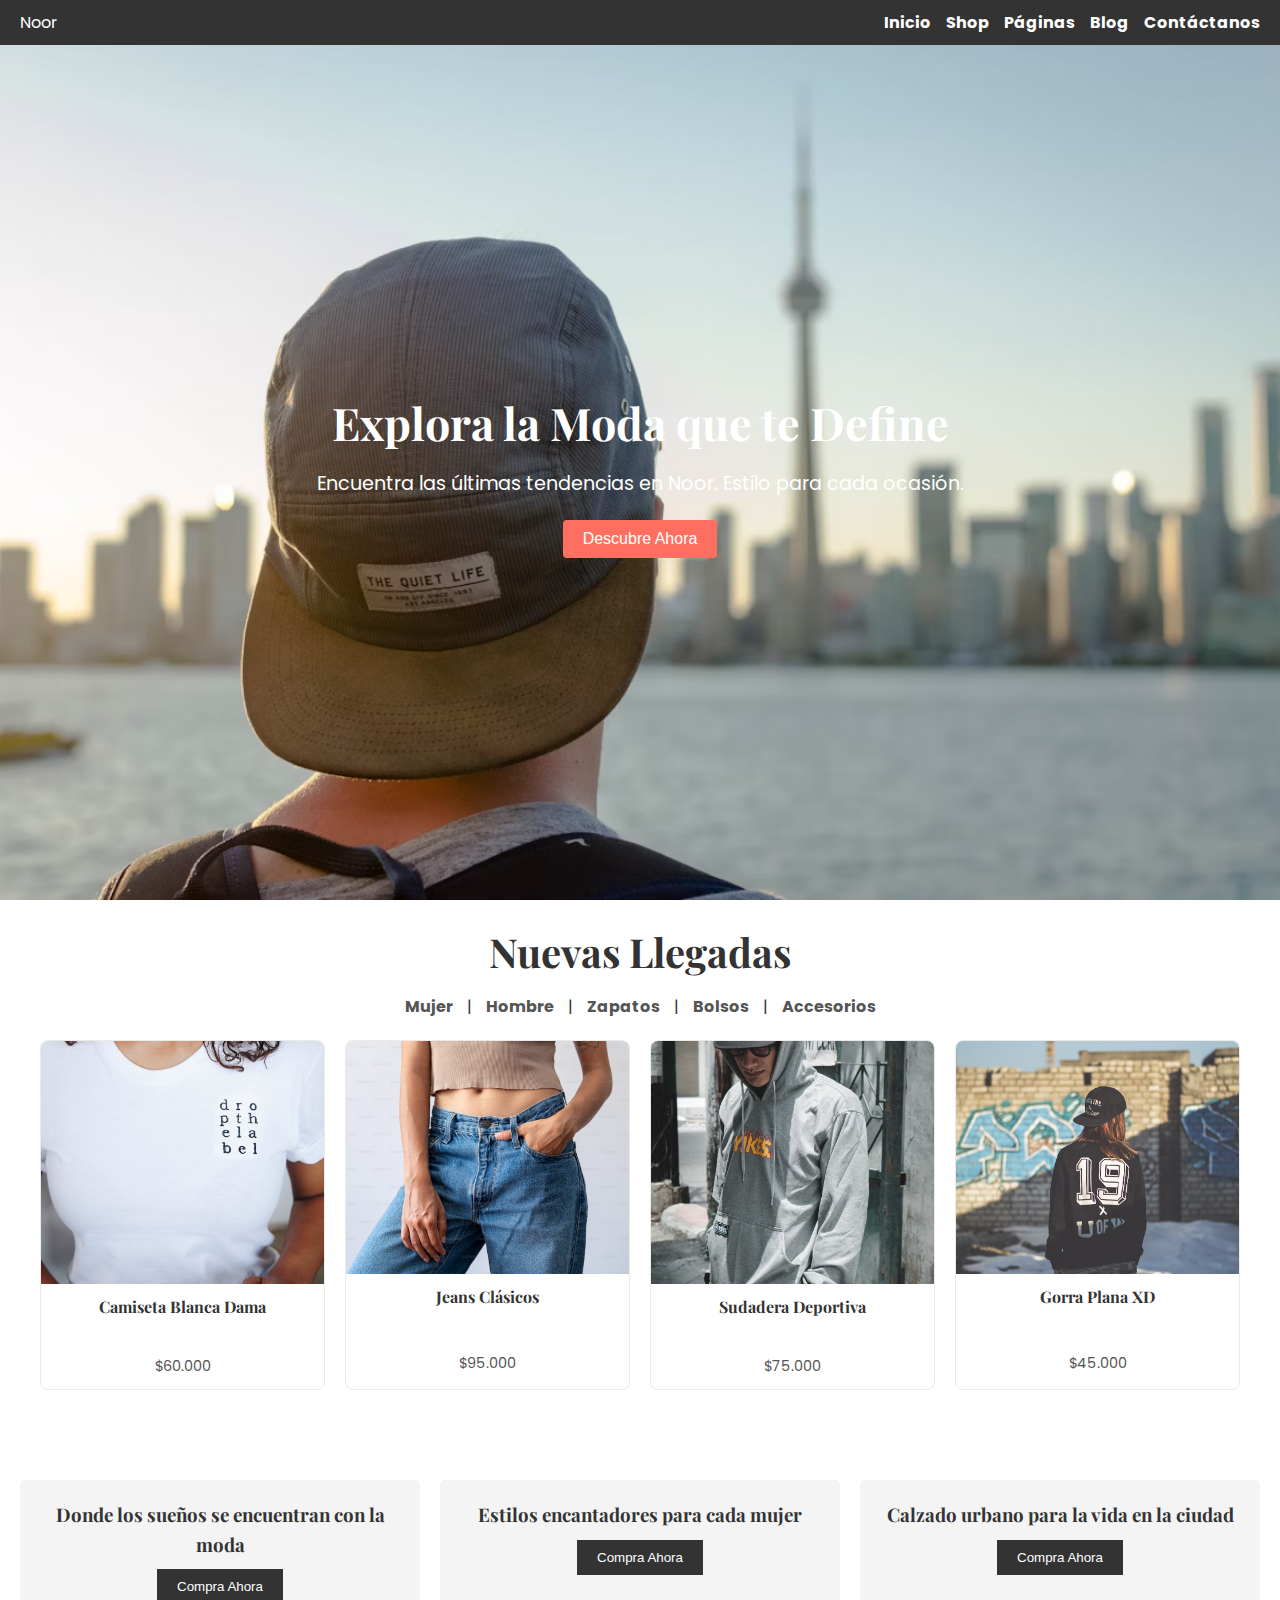
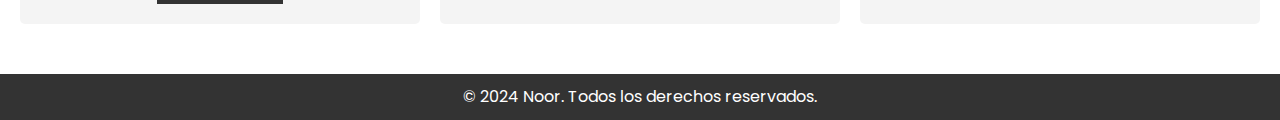
==== index.html @ 7342d0ba "Probando banner gigante" ====
<!DOCTYPE html>
<html lang="es">
    <head>
        <meta charset="UTF-8">
        <meta name="viewport" content="width=device-width, initial-scale=1.0">
        <title>Tienda de Ropa - Noor</title>
        <!-- Fuente desde Google Fonts -->
        <link href="https://fonts.googleapis.com/css2?family=Poppins:wght@300;400;600&family=Playfair+Display:wght@400;700&display=swap" rel="stylesheet">
        <link rel="stylesheet" href="assets/css/main.css">
        <link rel="stylesheet" href="assets/css/responsive.css">
    </head>
    
<body>
    <!-- Navegación -->
    <header>
        <nav class="navbar">
            <div class="logo">Noor</div>
            <ul class="nav-links">
                <li><a href="#">Inicio</a></li>
                <li><a href="#">Shop</a></li>
                <li><a href="#">Páginas</a></li>
                <li><a href="#">Blog</a></li>
                <li><a href="#">Contáctanos</a></li>
            </ul>
        </nav>
    </header>

    <!-- Banner -->
    <section class="banner">
        <div class="banner-content">
            <h1>Explora la Moda que te Define</h1>
            <p>Encuentra las últimas tendencias en Noor. Estilo para cada ocasión.</p>
            <button>Descubre Ahora</button>
        </div>
    </section>

    <!-- Productos recientes -->
    <section class="new-arrivals">
        <h2>Nuevas Llegadas</h2>
        <div class="categories">
            <span>Mujer</span> | <span>Hombre</span> | <span>Zapatos</span> | <span>Bolsos</span> | <span>Accesorios</span>
        </div>
        <div class="product-grid">
            <div class="product">
                <img src="assets/img/camiseta.avif" alt="Camiseta">
                <h3>Camiseta Blanca Dama</h3>
                <p>$60.000</p>
            </div>
            <div class="product">
                <img src="assets/img/jeans.avif" alt="Jeans">
                <h3>Jeans Clásicos</h3>
                <p>$95.000</p>
            </div>
            <div class="product">
                <img src="assets/img/hoodie.avif" alt="Sudadera">
                <h3>Sudadera Deportiva</h3>
                <p>$75.000</p>
            </div>
            <div class="product">
                <img src="assets/img/gorra.avif" alt="Gorra">
                <h3>Gorra Plana XD</h3>
                <p>$45.000</p>
            </div>
        </div>
    </section>

    <!-- Promociones -->
    <section class="promotions">
        <div class="promo">
            <h3>Donde los sueños se encuentran con la moda</h3>
            <button>Compra Ahora</button>
        </div>
        <div class="promo">
            <h3>Estilos encantadores para cada mujer</h3>
            <button>Compra Ahora</button>
        </div>
        <div class="promo">
            <h3>Calzado urbano para la vida en la ciudad</h3>
            <button>Compra Ahora</button>
        </div>
    </section>

    <!-- Footer -->
    <footer>
        <p>© 2024 Noor. Todos los derechos reservados.</p>
    </footer>
</body>
</html>
---- assets/css/main.css ----
* {
    margin: 0;
    padding: 0;
    box-sizing: border-box;
}

body {
    font-family: 'Poppins', sans-serif;
    line-height: 1.6;
    color: #333;
}

h1, h2, h3 {
    font-family: 'Playfair Display', serif;
    font-weight: 700;
}

.navbar {
    display: flex;
    justify-content: space-between;
    align-items: center;
    padding: 10px 20px;
    background-color: #333;
    color: white;
    max-height: 5vh;
    height: 5vh;
}

.nav-links {
    list-style: none;
    display: flex;
    gap: 15px;
}

.nav-links li a {
    color: white;
    text-decoration: none;
    font-weight: bold;
}

.nav-links li a:hover {
    color: #ddd;
}

.banner {
    position: relative;
    width: 100%;
    height: 95vh;
    background: url('../img/banner.avif') no-repeat center center;
    background-size: cover;
    display: flex;
    align-items: center;
    justify-content: center;
    color: #fff;
    text-align: center;
}

.banner::after {
    background: rgba(0, 0, 0, 0.6);
}

.banner-content {
    position: relative;
    z-index: 2;
    max-width: 800px;
    padding: 20px;
}

.banner-content h1 {
    font-family: 'Playfair Display', serif;
    font-size: 2.8em;
    margin-bottom: 10px;
}

.banner-content p {
    font-family: 'Poppins', sans-serif;
    font-size: 1.2em;
    margin-bottom: 20px;
}

.banner-content button {
    padding: 10px 20px;
    background-color: #ff6f61;
    color: #fff;
    border: none;
    border-radius: 4px;
    font-size: 1em;
    cursor: pointer;
    transition: background-color 0.3s ease, transform 0.3s ease;
}

.banner-content button:hover {
    background-color: #e6554e;
    transform: scale(1.05);
}

.new-arrivals {
    padding: 20px;
    text-align: center;
}

.new-arrivals h2 {
    font-size: 2.5rem;
    margin-bottom: 10px;
}

.categories span {
    margin: 0 10px;
    font-weight: bold;
    cursor: pointer;
    color: #555;
}

.product-grid {
    display: grid;
    grid-template-columns: repeat(auto-fit, minmax(250px, 1fr));
    gap: 20px;
    padding: 20px;
}

.product {
    width: 100%;
    height: 350px;
    border: 1px solid #eaeaea;
    border-radius: 8px;
    overflow: hidden;
    background-color: #fff;
    text-align: center;
    display: flex;
    flex-direction: column;
    justify-content: space-between;
}

.product img {
    width: 100%;
    height: 70%;
    object-fit: cover;
}

.product h3 {
    font-family: 'Playfair Display', serif;
    font-size: 1em;
    color: #333;
    margin: 10px 0 5px;
    height: 15%;
    overflow: hidden;
    text-overflow: ellipsis;
}

.product p {
    font-family: 'Poppins', sans-serif;
    font-size: 0.9em;
    color: #555;
    height: 15%;
    margin: 0;
    display: flex;
    align-items: center;
    justify-content: center;
}

.promotions {
    display: flex;
    justify-content: center;
    gap: 20px;
    margin: 30px 0;
    padding: 20px;
}

.promo {
    text-align: center;
    background-color: #f4f4f4;
    padding: 20px;
    flex: 1;
    border-radius: 5px;
}

.promo h3 {
    margin-bottom: 10px;
}

.promo button {
    padding: 10px 20px;
    background-color: #333;
    color: white;
    border: none;
    cursor: pointer;
}

.promo button:hover {
    background-color: #555;
}

footer {
    text-align: center;
    padding: 10px;
    background-color: #333;
    color: white;
}
---- assets/css/responsive.css ----
@media (max-width: 768px) {
    .banner {
        height: 300px; /* Reducir altura en pantallas pequeñas */
    }

    .banner-content h1 {
        font-size: 2em; /* Tamaño más pequeño para el texto */
    }

    .banner-content p {
        font-size: 1em;
    }
}
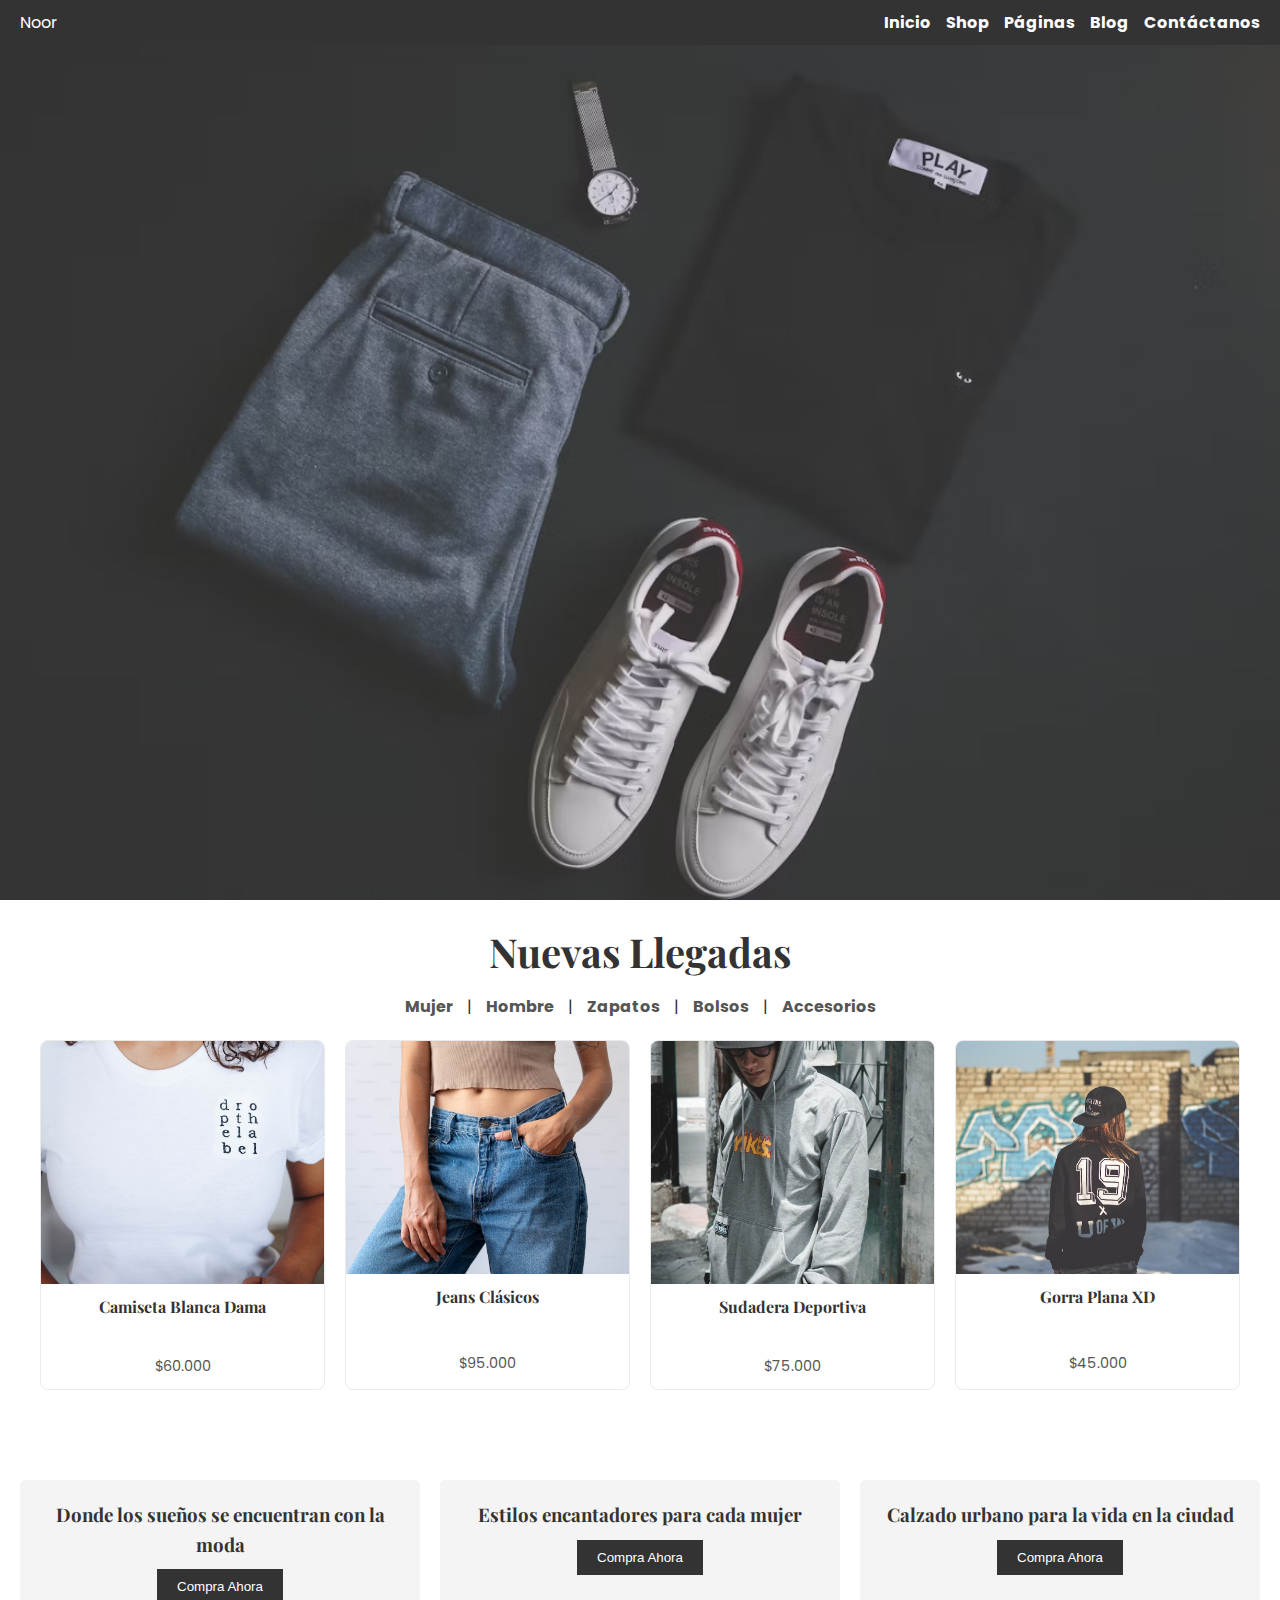
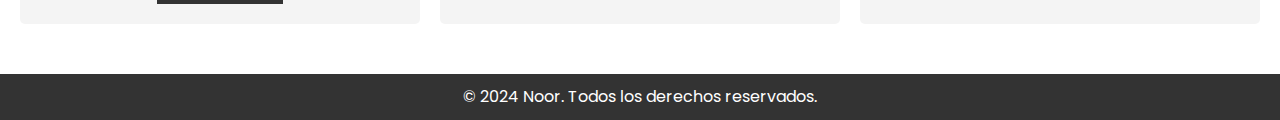
==== commit 7b9e09f4: "Cambio imagen principal" ====
--- a/index.html
+++ b/index.html
@@ -27,10 +27,12 @@
 
     <!-- Banner -->
     <section class="banner">
-        <div class="banner-content">
-            <h1>Explora la Moda que te Define</h1>
-            <p>Encuentra las últimas tendencias en Noor. Estilo para cada ocasión.</p>
-            <button>Descubre Ahora</button>
+        <div class="blur-container">
+            <div class="banner-content">
+                <h1>Explora la Moda que te Define</h1>
+                <p>Encuentra las últimas tendencias en Noor. Estilo para cada ocasión.</p>
+                <button>Descubre Ahora</button>
+            </div>
         </div>
     </section>
 
--- a/assets/css/main.css
+++ b/assets/css/main.css
@@ -55,12 +55,9 @@
     text-align: center;
 }
 
-.banner::after {
-    background: rgba(0, 0, 0, 0.6);
-}
-
 .banner-content {
-    position: relative;
+    margin: auto;
+    color:rgb(243, 243, 243);
     z-index: 2;
     max-width: 800px;
     padding: 20px;
@@ -80,8 +77,8 @@
 
 .banner-content button {
     padding: 10px 20px;
-    background-color: #ff6f61;
-    color: #fff;
+    background-color: #ffffff;
+    color: #010101;
     border: none;
     border-radius: 4px;
     font-size: 1em;
@@ -90,8 +87,22 @@
 }
 
 .banner-content button:hover {
-    background-color: #e6554e;
-    transform: scale(1.05);
+    background-color: #d6d6d6; /* Color más vibrante */
+    box-shadow: 0 4px 8px rgba(0, 0, 0, 0.3); /* Sombras adicionales */
+    transform: translateY(-2px); /* Efecto de elevación */
+}
+
+.banner-content h1, .banner-content p, .banner-content button {
+    opacity: 0;
+    transform: translateY(20px);
+    animation: fadeInUp 1s ease-out forwards;
+}
+
+@keyframes fadeInUp {
+    to {
+        opacity: 1;
+        transform: translateY(0);
+    }
 }
 
 .new-arrivals {
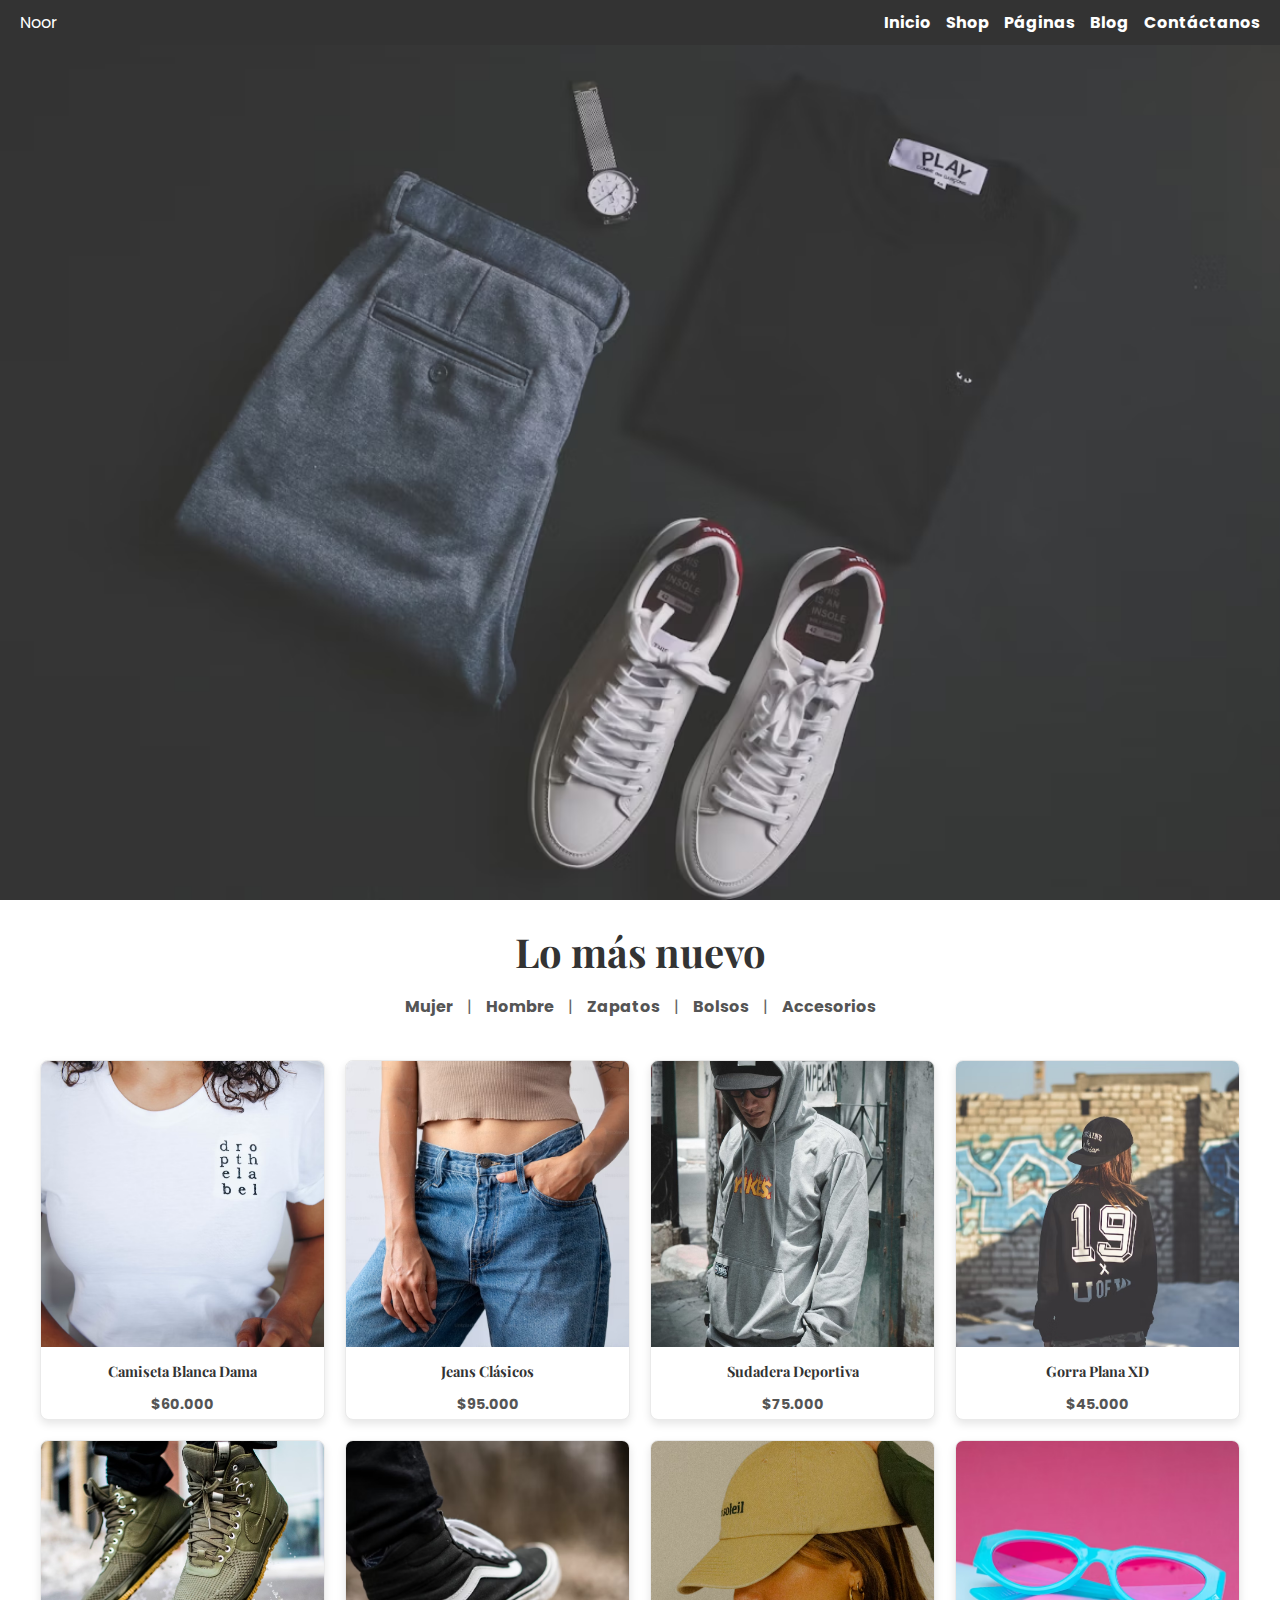
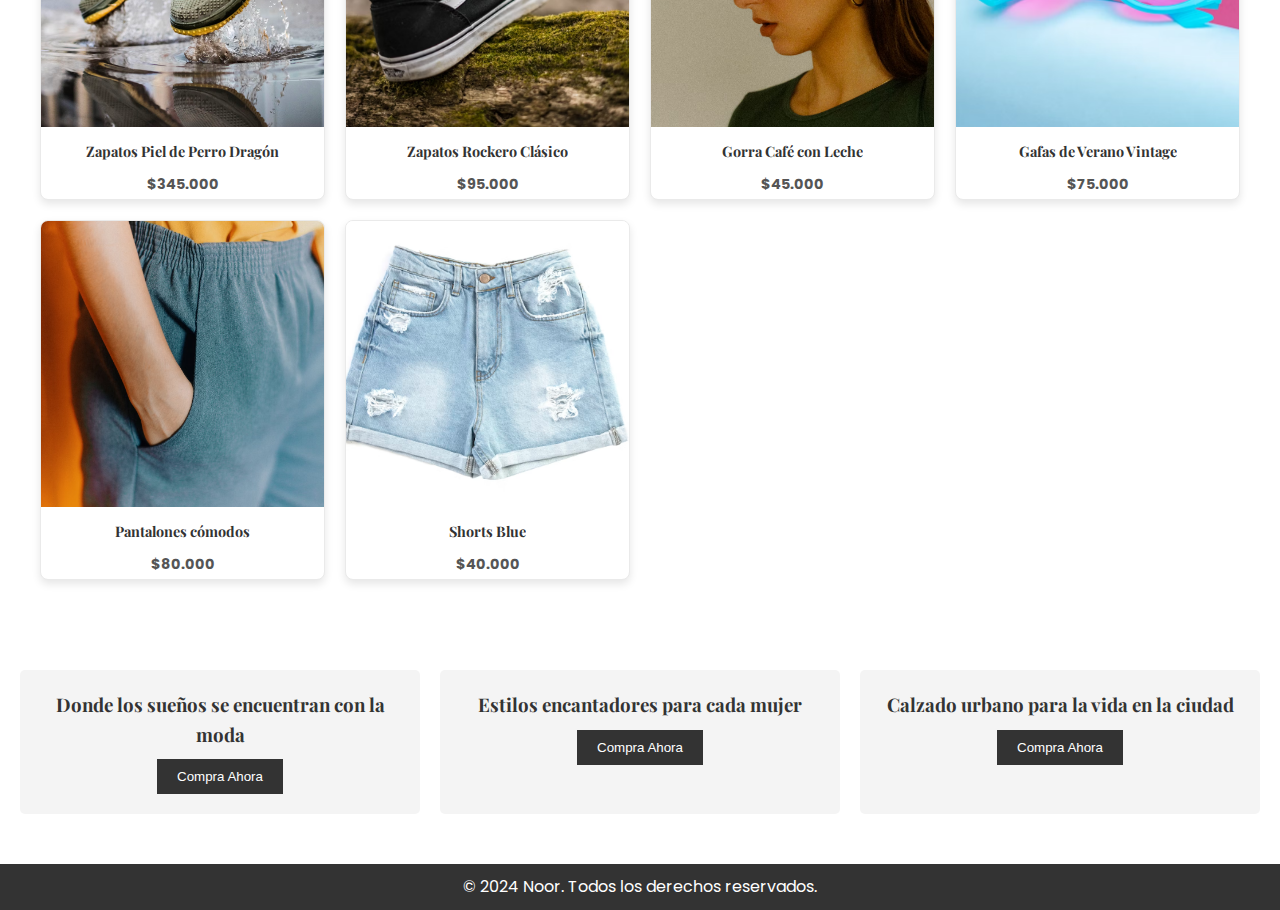
==== commit f627b642: "Añadidos más productos" ====
--- a/index.html
+++ b/index.html
@@ -38,7 +38,7 @@
 
     <!-- Productos recientes -->
     <section class="new-arrivals">
-        <h2>Nuevas Llegadas</h2>
+        <h2>Lo más nuevo</h2>
         <div class="categories">
             <span>Mujer</span> | <span>Hombre</span> | <span>Zapatos</span> | <span>Bolsos</span> | <span>Accesorios</span>
         </div>
@@ -62,6 +62,36 @@
                 <img src="assets/img/gorra.avif" alt="Gorra">
                 <h3>Gorra Plana XD</h3>
                 <p>$45.000</p>
+            </div>
+            <div class="product">
+                <img src="assets/img/shoes.avif" alt="Gorra">
+                <h3>Zapatos Piel de Perro Dragón</h3>
+                <p>$345.000</p>
+            </div>
+            <div class="product">
+                <img src="assets/img/classic-rocker-shoes.avif" alt="Gorra">
+                <h3>Zapatos Rockero Clásico</h3>
+                <p>$95.000</p>
+            </div>
+            <div class="product">
+                <img src="assets/img/gorra-piel.avif" alt="Gorra">
+                <h3>Gorra Café con Leche</h3>
+                <p>$45.000</p>
+            </div>
+            <div class="product">
+                <img src="assets/img/summer-glasses.avif" alt="Gorra">
+                <h3>Gafas de Verano Vintage</h3>
+                <p>$75.000</p>
+            </div>
+            <div class="product">
+                <img src="assets/img/soft-pants.avif" alt="Gorra">
+                <h3>Pantalones cómodos</h3>
+                <p>$80.000</p>
+            </div>
+            <div class="product">
+                <img src="assets/img/blue-short.avif" alt="Gorra">
+                <h3>Shorts Blue</h3>
+                <p>$40.000</p>
             </div>
         </div>
     </section>
--- a/assets/css/main.css
+++ b/assets/css/main.css
@@ -87,9 +87,9 @@
 }
 
 .banner-content button:hover {
-    background-color: #d6d6d6; /* Color más vibrante */
-    box-shadow: 0 4px 8px rgba(0, 0, 0, 0.3); /* Sombras adicionales */
-    transform: translateY(-2px); /* Efecto de elevación */
+    background-color: #d6d6d6;
+    box-shadow: 0 4px 8px rgba(0, 0, 0, 0.3);
+    transform: translateY(-2px);
 }
 
 .banner-content h1, .banner-content p, .banner-content button {
@@ -111,8 +111,17 @@
 }
 
 .new-arrivals h2 {
-    font-size: 2.5rem;
+    font-family: 'Playfair Display', serif;
+    font-size: 2.5em;
     margin-bottom: 10px;
+    color: #333;
+}
+
+.categories {
+    font-family: 'Poppins', sans-serif;
+    font-size: 1em;
+    color: #666;
+    margin-bottom: 20px;
 }
 
 .categories span {
@@ -124,49 +133,63 @@
 
 .product-grid {
     display: grid;
-    grid-template-columns: repeat(auto-fit, minmax(250px, 1fr));
+    grid-template-columns: repeat(4, 1fr);
     gap: 20px;
     padding: 20px;
+    justify-content: center;
 }
 
 .product {
-    width: 100%;
-    height: 350px;
+    display: flex;
+    flex-direction: column;
+    justify-content: space-between;
+    align-items: center;
+    background-color: #fff;
     border: 1px solid #eaeaea;
     border-radius: 8px;
     overflow: hidden;
-    background-color: #fff;
-    text-align: center;
-    display: flex;
-    flex-direction: column;
-    justify-content: space-between;
+    box-shadow: 0 4px 8px rgba(0, 0, 0, 0.1);
+    transition: transform 0.3s ease, box-shadow 0.3s ease;
+    height: 40vh;
+}
+
+
+.product:hover {
+    transform: translateY(-5px);
+    box-shadow: 0 8px 16px rgba(0, 0, 0, 0.2);
+    cursor: pointer;
 }
 
 .product img {
     width: 100%;
-    height: 70%;
+    height: 80%;
     object-fit: cover;
-}
+    margin-bottom: 5px;
+}
+
 
 .product h3 {
     font-family: 'Playfair Display', serif;
-    font-size: 1em;
+    font-size: 0.9em;
     color: #333;
-    margin: 10px 0 5px;
-    height: 15%;
+    margin: 5px 0;
+    text-align: center;
     overflow: hidden;
     text-overflow: ellipsis;
+    white-space: nowrap;
 }
 
 .product p {
     font-family: 'Poppins', sans-serif;
     font-size: 0.9em;
     color: #555;
-    height: 15%;
-    margin: 0;
-    display: flex;
-    align-items: center;
-    justify-content: center;
+    font-weight: bold;
+    margin: 5px 0;
+    text-align: center;
+}
+
+.product h3, .product p {
+    line-height: 1.2;
 }
 
 .promotions {
--- a/assets/css/responsive.css
+++ b/assets/css/responsive.css
@@ -1,13 +1,28 @@
+@media (max-width: 1200px) {
+    .product-grid {
+        grid-template-columns: repeat(3, 1fr);
+}
+
 @media (max-width: 768px) {
+    .product-grid {
+        grid-template-columns: repeat(2, 1fr);
+    }
+
     .banner {
-        height: 300px; /* Reducir altura en pantallas pequeñas */
+        height: 300px;
     }
 
     .banner-content h1 {
-        font-size: 2em; /* Tamaño más pequeño para el texto */
+        font-size: 2em;
     }
 
     .banner-content p {
         font-size: 1em;
     }
+}
+
+@media (max-width: 480px) {
+    .product-grid {
+        grid-template-columns: 1fr; /* 1 columna en pantallas muy pequeñas */
+    }
 }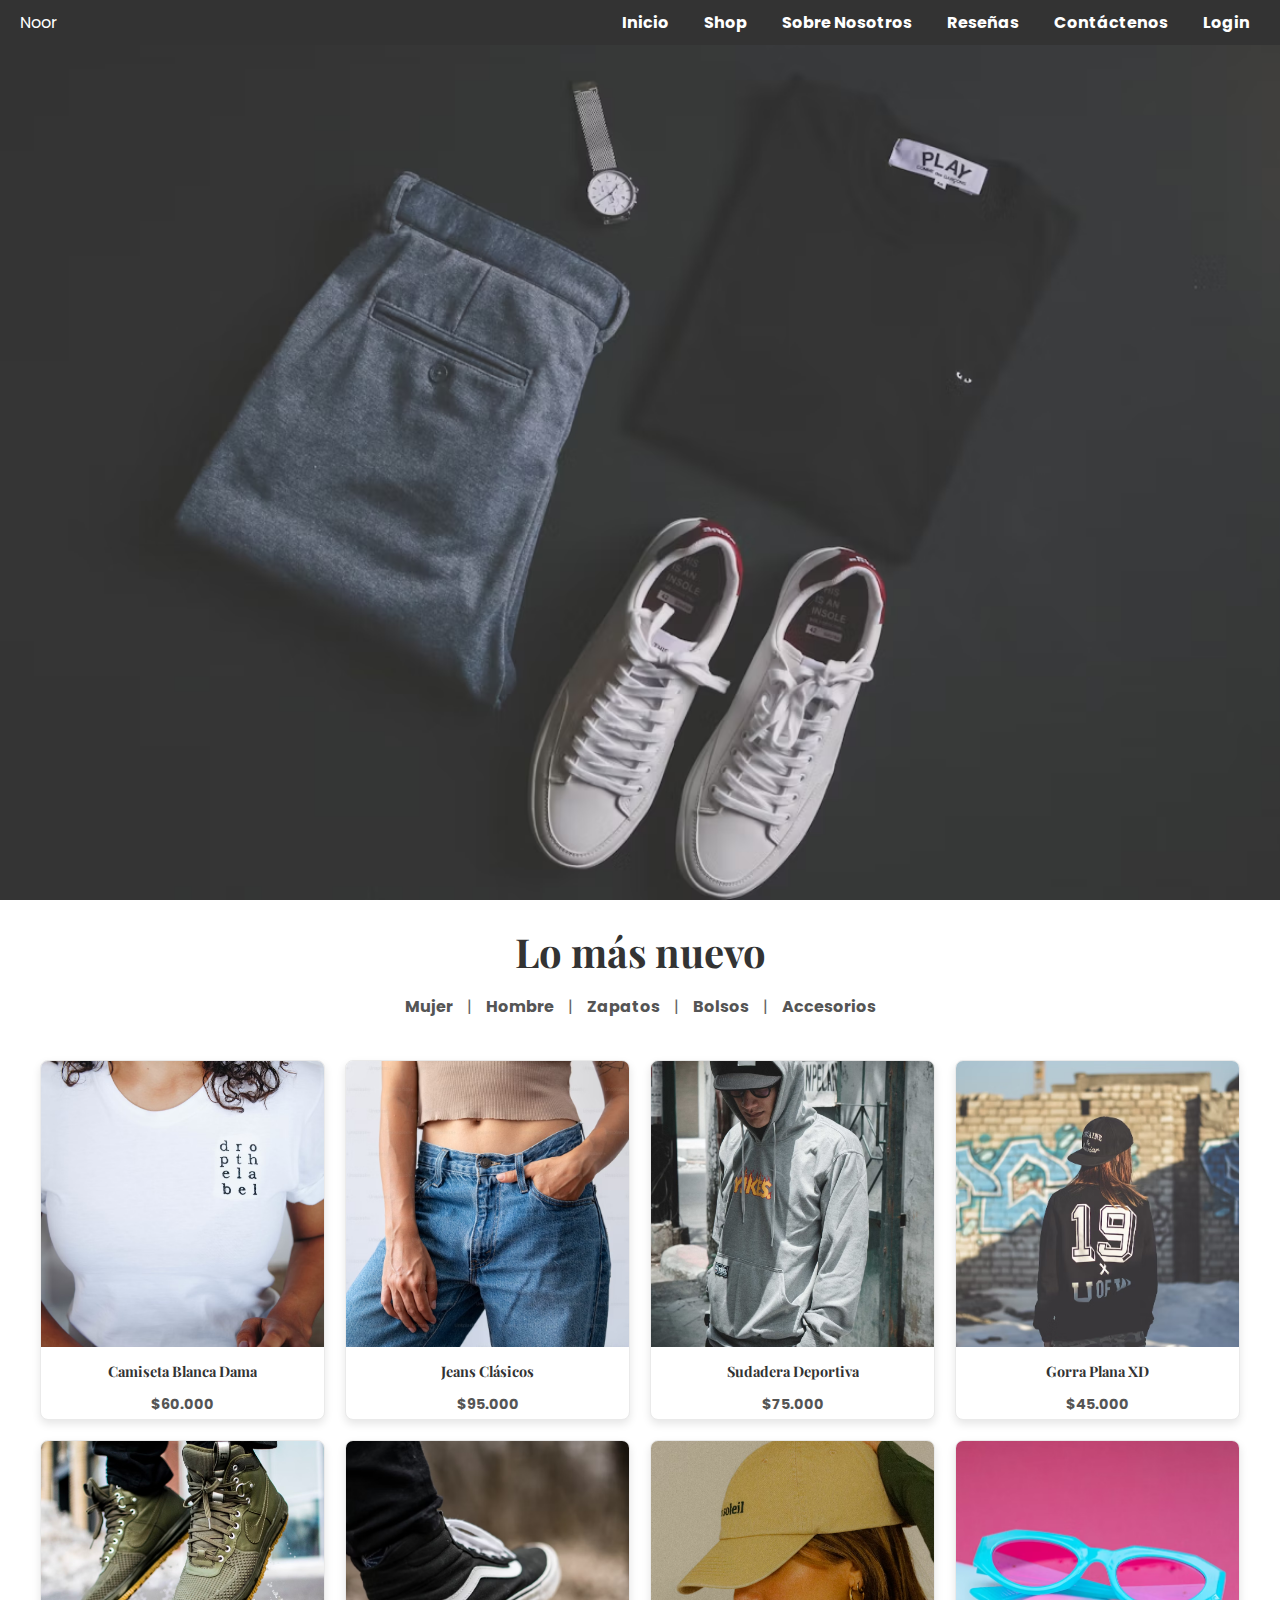
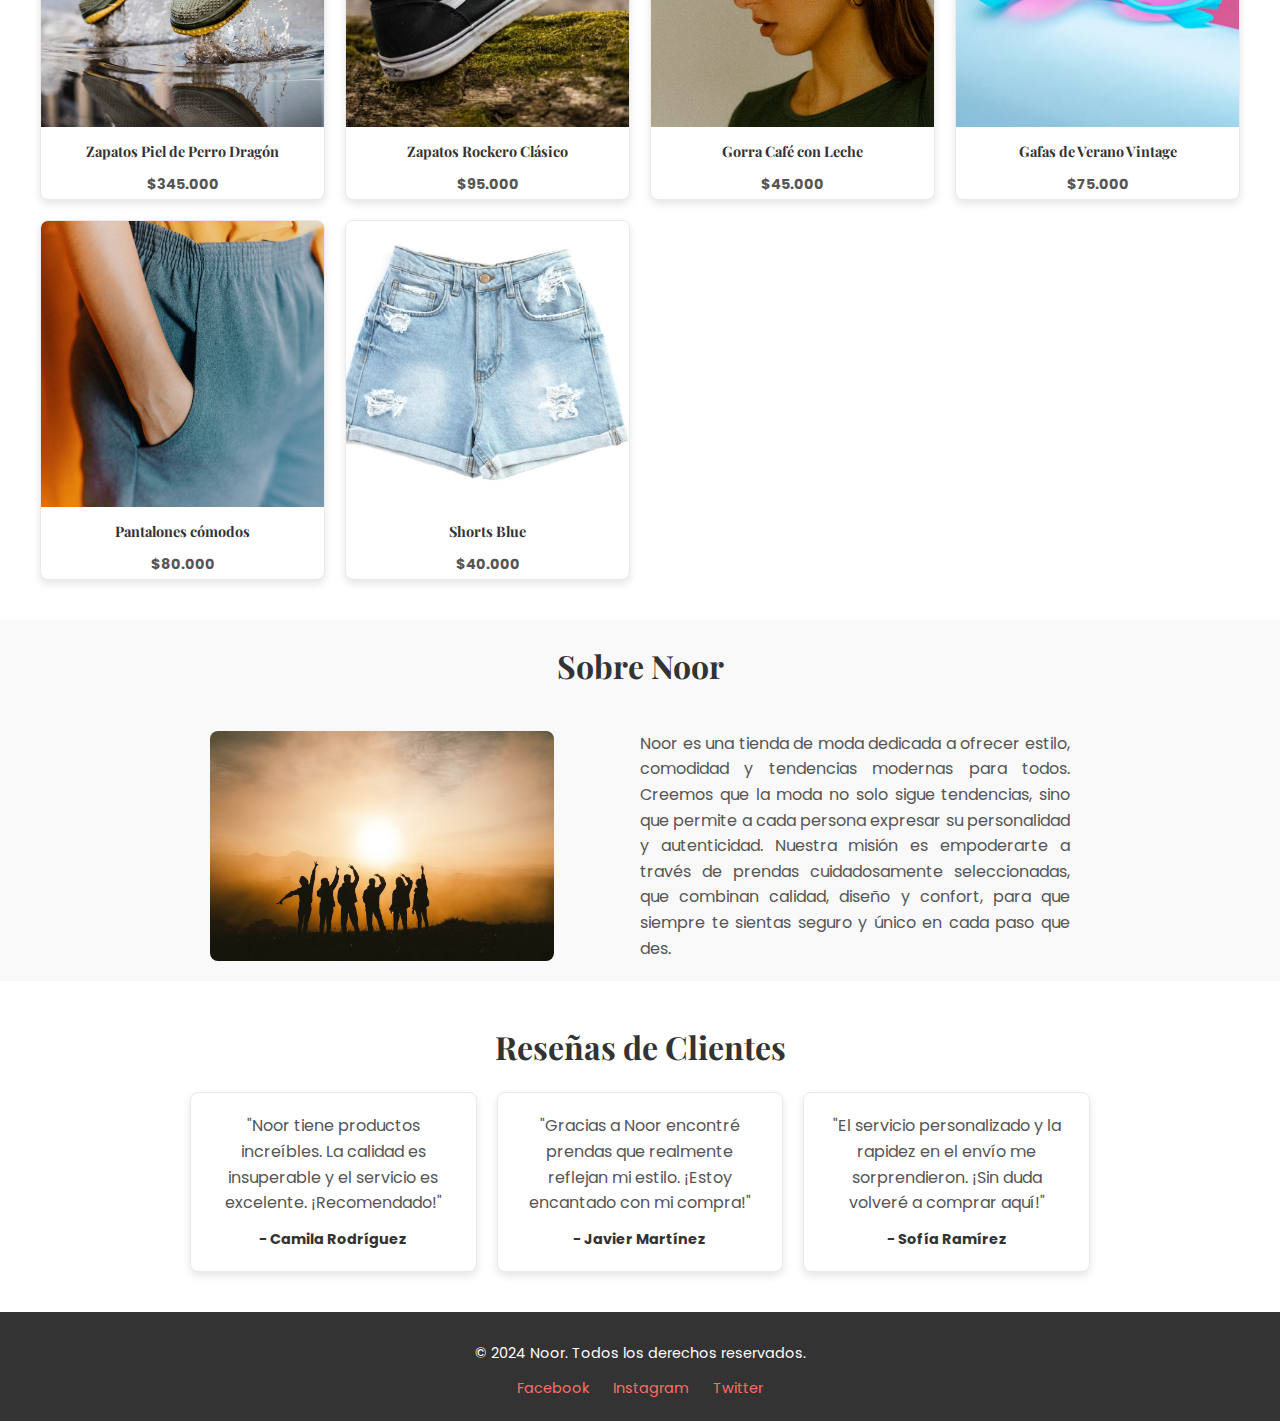
==== commit 25521b13: "Mejora en los estilos generales y la navegación" ====
--- a/index.html
+++ b/index.html
@@ -16,17 +16,19 @@
         <nav class="navbar">
             <div class="logo">Noor</div>
             <ul class="nav-links">
-                <li><a href="#">Inicio</a></li>
-                <li><a href="#">Shop</a></li>
-                <li><a href="#">Páginas</a></li>
-                <li><a href="#">Blog</a></li>
-                <li><a href="#">Contáctanos</a></li>
+                <li><a href="#banner">Inicio</a></li>
+                <li><a href="#new-arrivals">Shop</a></li>
+                <li><a href="#about-us">Sobre Nosotros</a></li>
+                <li><a href="#testimonials">Reseñas</a></li>
+                <li><a href="#">Contáctenos</a></li>
+                <li><a href="#login">Login</a></li>
             </ul>
         </nav>
     </header>
+    
 
     <!-- Banner -->
-    <section class="banner">
+    <section class="banner" id="banner">
         <div class="blur-container">
             <div class="banner-content">
                 <h1>Explora la Moda que te Define</h1>
@@ -37,7 +39,7 @@
     </section>
 
     <!-- Productos recientes -->
-    <section class="new-arrivals">
+    <section class="new-arrivals" id="new-arrivals">
         <h2>Lo más nuevo</h2>
         <div class="categories">
             <span>Mujer</span> | <span>Hombre</span> | <span>Zapatos</span> | <span>Bolsos</span> | <span>Accesorios</span>
@@ -96,25 +98,46 @@
         </div>
     </section>
 
-    <!-- Promociones -->
-    <section class="promotions">
-        <div class="promo">
-            <h3>Donde los sueños se encuentran con la moda</h3>
-            <button>Compra Ahora</button>
+    <section class="about-us" id="about-us">
+        <h2>Sobre Noor</h2>
+        <div class="about-content">
+            <img src="assets/img/about-us.avif" alt="Sobre nosotros">
+            <p>
+                Noor es una tienda de moda dedicada a ofrecer estilo, comodidad y tendencias modernas para todos. Creemos que la moda no solo sigue tendencias, sino que permite a cada persona expresar su personalidad y autenticidad. Nuestra misión es empoderarte a través de prendas cuidadosamente seleccionadas, que combinan calidad, diseño y confort, para que siempre te sientas seguro y único en cada paso que des.
+            </p>            
         </div>
-        <div class="promo">
-            <h3>Estilos encantadores para cada mujer</h3>
-            <button>Compra Ahora</button>
-        </div>
-        <div class="promo">
-            <h3>Calzado urbano para la vida en la ciudad</h3>
-            <button>Compra Ahora</button>
+    </section>
+
+
+    <section class="testimonials" id="testimonials">
+        <h2>Reseñas de Clientes</h2>
+        <div class="testimonial-grid">
+            <div class="testimonial">
+                <p>"Noor tiene productos increíbles. La calidad es insuperable y el servicio es excelente. ¡Recomendado!"</p>
+                <span>- Camila Rodríguez</span>
+            </div>
+            <div class="testimonial">
+                <p>"Gracias a Noor encontré prendas que realmente reflejan mi estilo. ¡Estoy encantado con mi compra!"</p>
+                <span>- Javier Martínez</span>
+            </div>
+            <div class="testimonial">
+                <p>"El servicio personalizado y la rapidez en el envío me sorprendieron. ¡Sin duda volveré a comprar aquí!"</p>
+                <span>- Sofía Ramírez</span>
+            </div>
         </div>
     </section>
 
     <!-- Footer -->
     <footer>
-        <p>© 2024 Noor. Todos los derechos reservados.</p>
+        <div class="footer-content">
+            <p>© 2024 Noor. Todos los derechos reservados.</p>
+            <div class="social-links">
+                <a href="https://facebook.com" target="_blank">Facebook</a>
+                <a href="https://instagram.com" target="_blank">Instagram</a>
+                <a href="https://twitter.com" target="_blank">Twitter</a>
+            </div>
+        </div>
     </footer>
+    
 </body>
 </html>
--- a/assets/css/main.css
+++ b/assets/css/main.css
@@ -30,6 +30,24 @@
     list-style: none;
     display: flex;
     gap: 15px;
+}
+
+.nav-links a {
+    color: #333;
+    text-decoration: none;
+    margin: 0 10px;
+    font-family: 'Poppins', sans-serif;
+    font-weight: 600;
+    transition: color 0.3s;
+}
+
+.nav-links a:hover {
+    color: #ff6f61;
+}
+
+.nav-links a.active {
+    color: #ff6f61;
+    border-bottom: 2px solid #ff6f61;
 }
 
 .nav-links li a {
@@ -192,41 +210,113 @@
     line-height: 1.2;
 }
 
-.promotions {
-    display: flex;
-    justify-content: center;
+.about-us {
+    text-align: center;
+    background-color: #f9f9f9;
+}
+
+.about-us h2 {
+    font-family: 'Playfair Display', serif;
+    font-size: 2em;
+    margin-bottom: 20px;
+    padding-top: 20px;
+    color: #333;
+}
+
+.about-content {
+    display: flex;
+    flex-direction: row;
+    align-items: center;
+    justify-content: space-between;
+    text-align: justify;
+    gap: 40px;
+    max-width: 900px;
+    margin: 0 auto;
+    padding: 20px;
+}
+.about-content img {
+    width: 40%;
+    border-radius: 8px;
+}
+
+.about-content p {
+    font-family: 'Poppins', sans-serif;
+    font-size: 1em;
+    color: #555;
+    line-height: 1.6;
+    max-width: 50%;
+}
+
+.testimonials {
+    background-color: #ffffff; /* Fondo diferenciado */
+    padding: 40px 20px;
+    text-align: center;
+}
+
+.testimonials h2 {
+    font-family: 'Playfair Display', serif;
+    font-size: 2em;
+    color: #333;
+    margin-bottom: 20px;
+}
+
+.testimonial-grid {
+    display: grid;
+    grid-template-columns: repeat(auto-fit, minmax(250px, 1fr));
     gap: 20px;
-    margin: 30px 0;
-    padding: 20px;
-}
-
-.promo {
-    text-align: center;
-    background-color: #f4f4f4;
-    padding: 20px;
-    flex: 1;
-    border-radius: 5px;
-}
-
-.promo h3 {
+    max-width: 900px;
+    margin: 0 auto;
+}
+
+.testimonial {
+    background-color: #fff;
+    border: 1px solid #eaeaea;
+    border-radius: 8px;
+    padding: 20px;
+    box-shadow: 0 4px 8px rgba(0, 0, 0, 0.1);
+}
+
+.testimonial p {
+    font-family: 'Poppins', sans-serif;
+    font-size: 1em;
+    color: #555;
     margin-bottom: 10px;
-}
-
-.promo button {
-    padding: 10px 20px;
+    line-height: 1.6;
+}
+
+.testimonial span {
+    font-family: 'Poppins', sans-serif;
+    font-size: 0.9em;
+    color: #333;
+    font-weight: bold;
+}
+
+footer {
     background-color: #333;
-    color: white;
-    border: none;
-    cursor: pointer;
-}
-
-.promo button:hover {
-    background-color: #555;
-}
-
-footer {
-    text-align: center;
-    padding: 10px;
-    background-color: #333;
-    color: white;
-}
+    color: #fff;
+    text-align: center;
+    padding: 20px;
+}
+
+.footer-content p {
+    font-family: 'Poppins', sans-serif;
+    margin: 10px 0;
+    font-size: 0.9em;
+}
+
+.social-links {
+    margin-top: 10px;
+}
+
+.social-links a {
+    font-family: 'Poppins', sans-serif;
+    font-size: 0.9em;
+    color: #ff6f61;
+    margin: 0 10px;
+    text-decoration: none;
+}
+
+.social-links a:hover {
+    text-decoration: underline;
+}
+
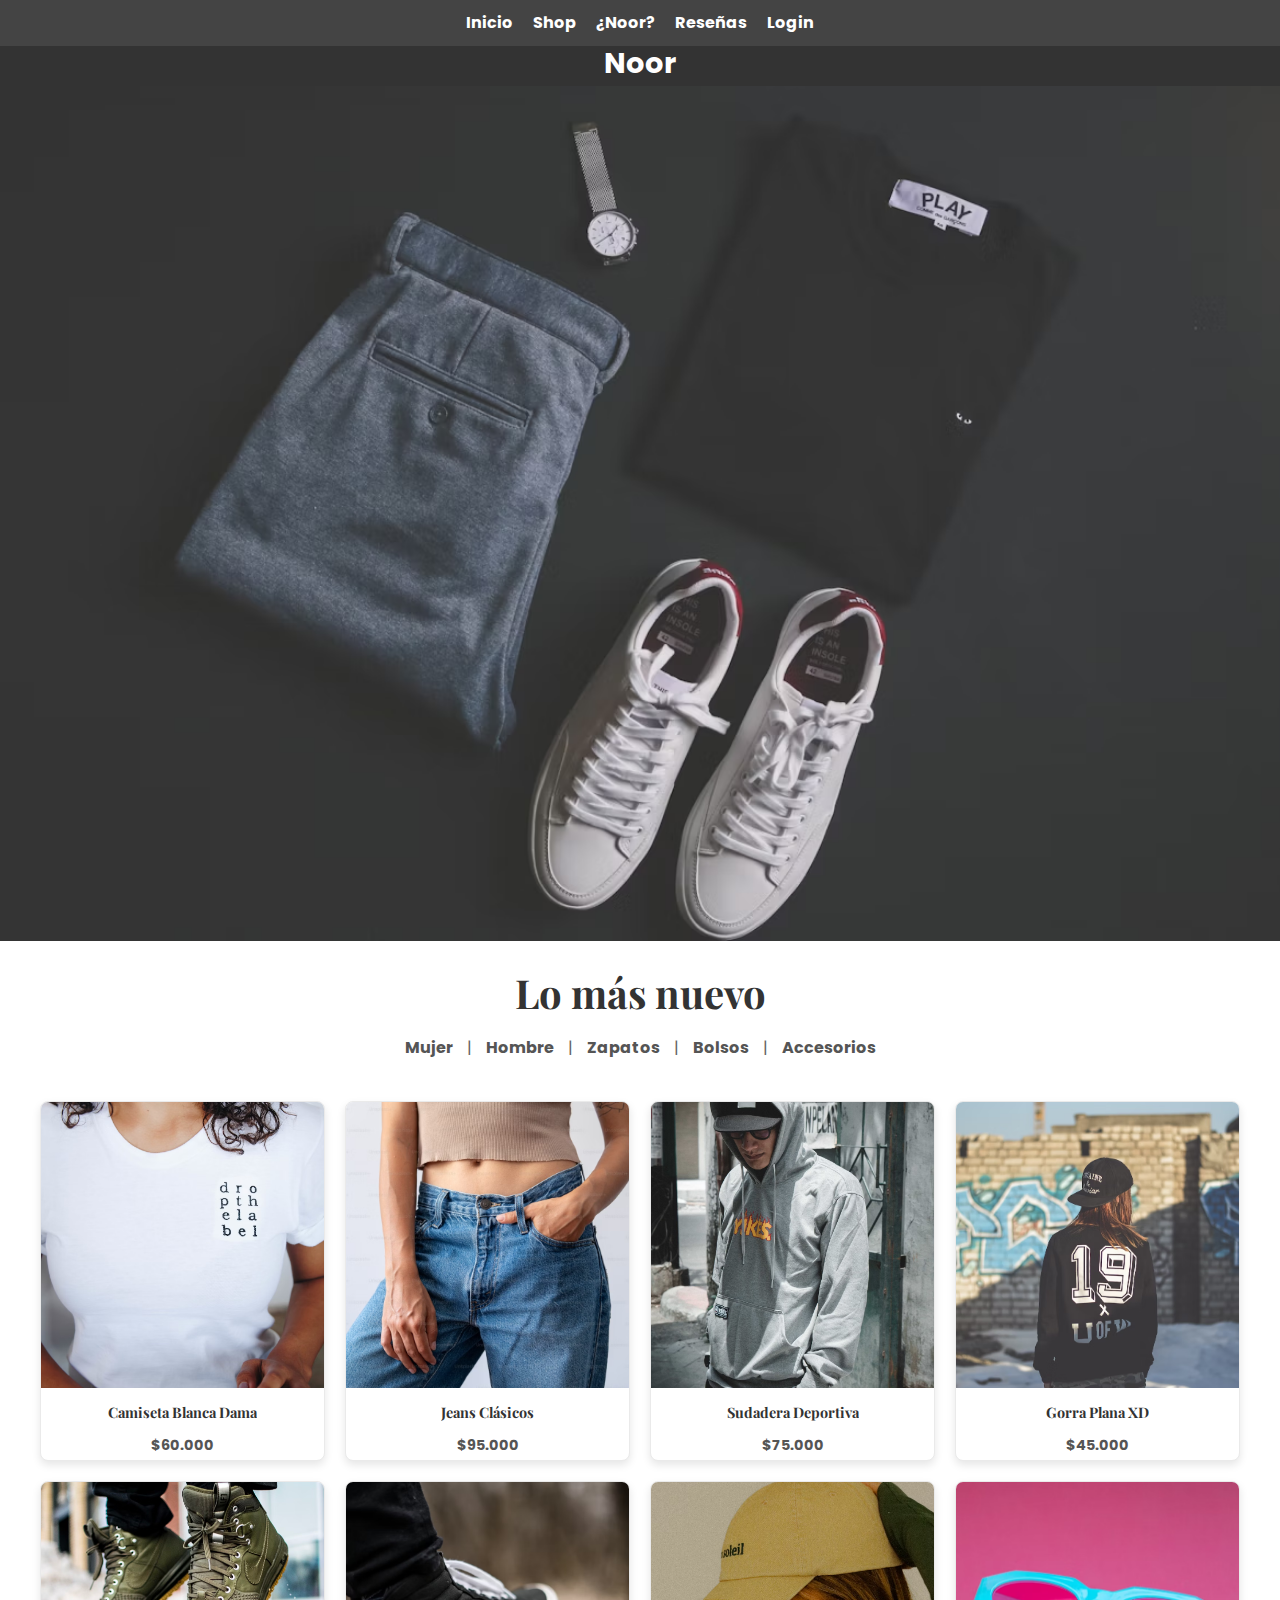
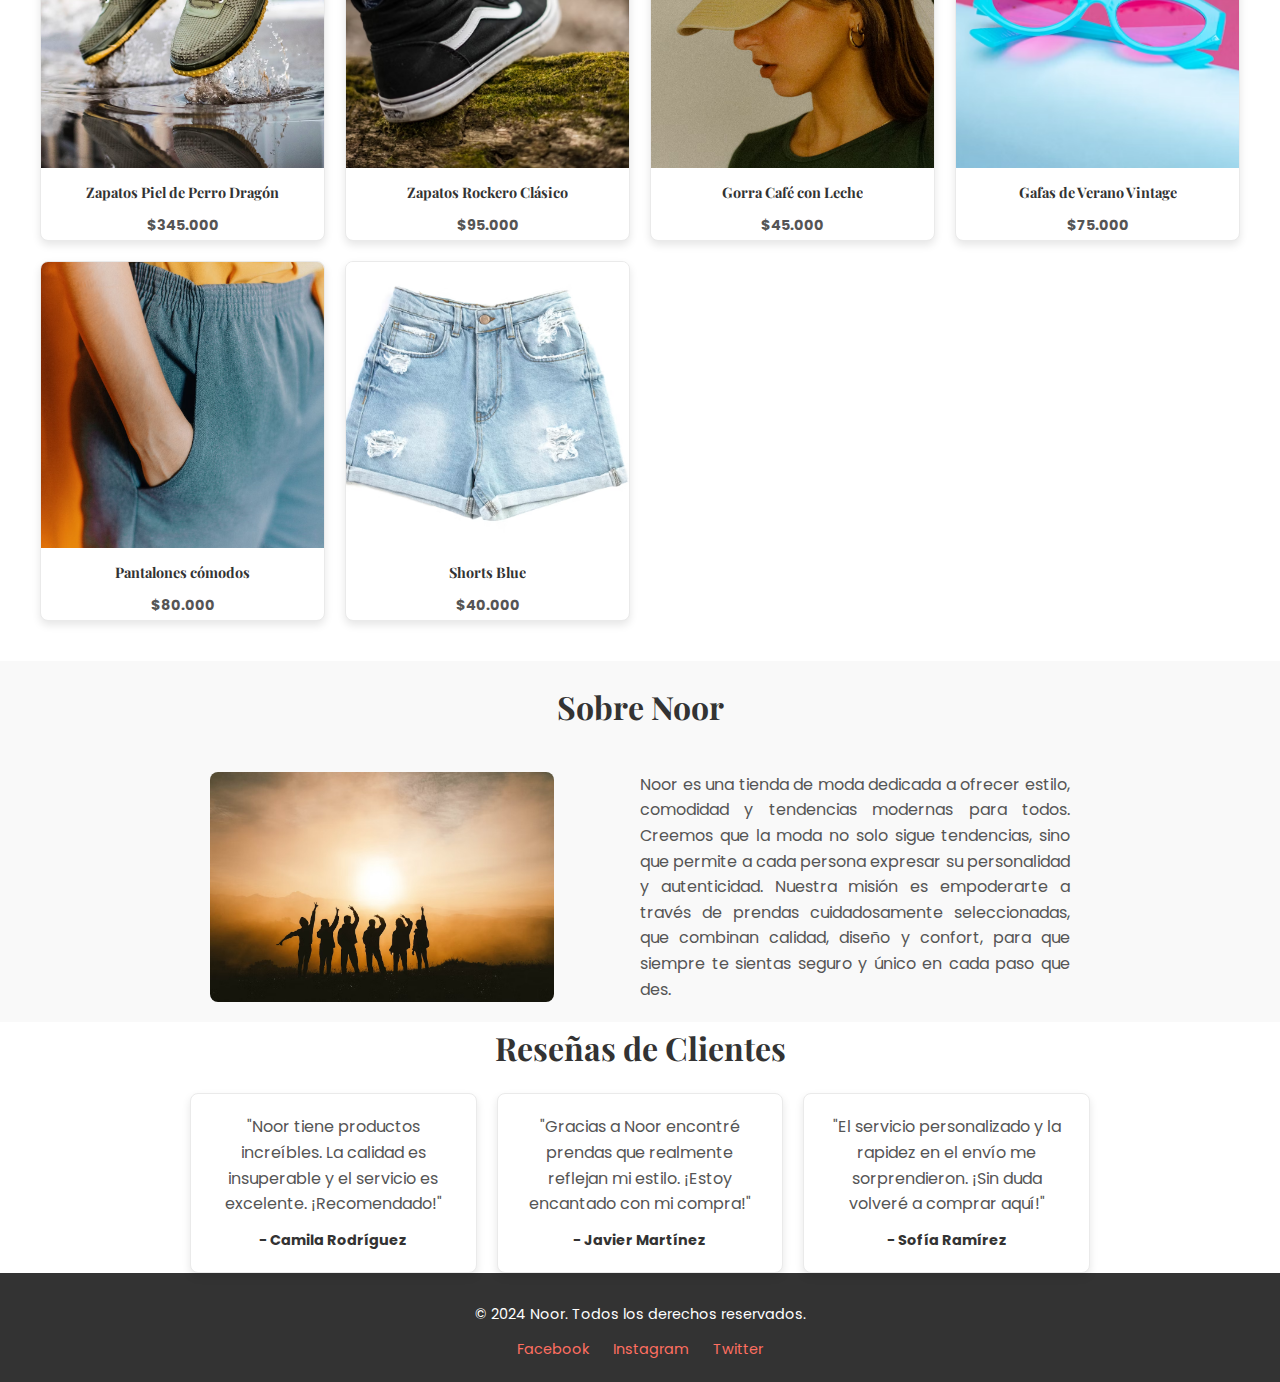
==== commit 1e4915ca: "Fijación del navbar arriba" ====
--- a/index.html
+++ b/index.html
@@ -13,14 +13,15 @@
 <body>
     <!-- Navegación -->
     <header>
+        <div class="logo-container">
+            <h1 class="logo">Noor</h1>
+        </div>
         <nav class="navbar">
-            <div class="logo">Noor</div>
             <ul class="nav-links">
                 <li><a href="#banner">Inicio</a></li>
                 <li><a href="#new-arrivals">Shop</a></li>
-                <li><a href="#about-us">Sobre Nosotros</a></li>
+                <li><a href="#about-us">¿Noor?</a></li>
                 <li><a href="#testimonials">Reseñas</a></li>
-                <li><a href="#">Contáctenos</a></li>
                 <li><a href="#login">Login</a></li>
             </ul>
         </nav>
--- a/assets/css/main.css
+++ b/assets/css/main.css
@@ -4,6 +4,10 @@
     box-sizing: border-box;
 }
 
+html {
+    scroll-behavior: smooth;
+}
+
 body {
     font-family: 'Poppins', sans-serif;
     line-height: 1.6;
@@ -15,30 +19,44 @@
     font-weight: 700;
 }
 
-.navbar {
-    display: flex;
-    justify-content: space-between;
-    align-items: center;
-    padding: 10px 20px;
+.logo-container {
+    text-align: center;
+    margin-top: 40px;
     background-color: #333;
     color: white;
-    max-height: 5vh;
-    height: 5vh;
+}
+
+.logo {
+    font-family: 'Poppins', sans-serif;
+    font-size: 1.8rem;
+    font-weight: bold;
+    margin: 0;
+}
+
+.navbar {
+    position:fixed;
+    top: 0;
+    left: 0;
+    width: 100%;
+    display: flex;
+    z-index: 1000;
+    justify-content: center;
+    background-color: #444;
+    padding: 10px 0;
 }
 
 .nav-links {
     list-style: none;
     display: flex;
-    gap: 15px;
+    gap: 20px;
 }
 
 .nav-links a {
     color: #333;
     text-decoration: none;
-    margin: 0 10px;
     font-family: 'Poppins', sans-serif;
     font-weight: 600;
-    transition: color 0.3s;
+    transition: color 0.3s ease;
 }
 
 .nav-links a:hover {
@@ -54,6 +72,7 @@
     color: white;
     text-decoration: none;
     font-weight: bold;
+    font-size: 1rem;
 }
 
 .nav-links li a:hover {
@@ -248,8 +267,7 @@
 }
 
 .testimonials {
-    background-color: #ffffff; /* Fondo diferenciado */
-    padding: 40px 20px;
+    background-color: #ffffff;
     text-align: center;
 }
 
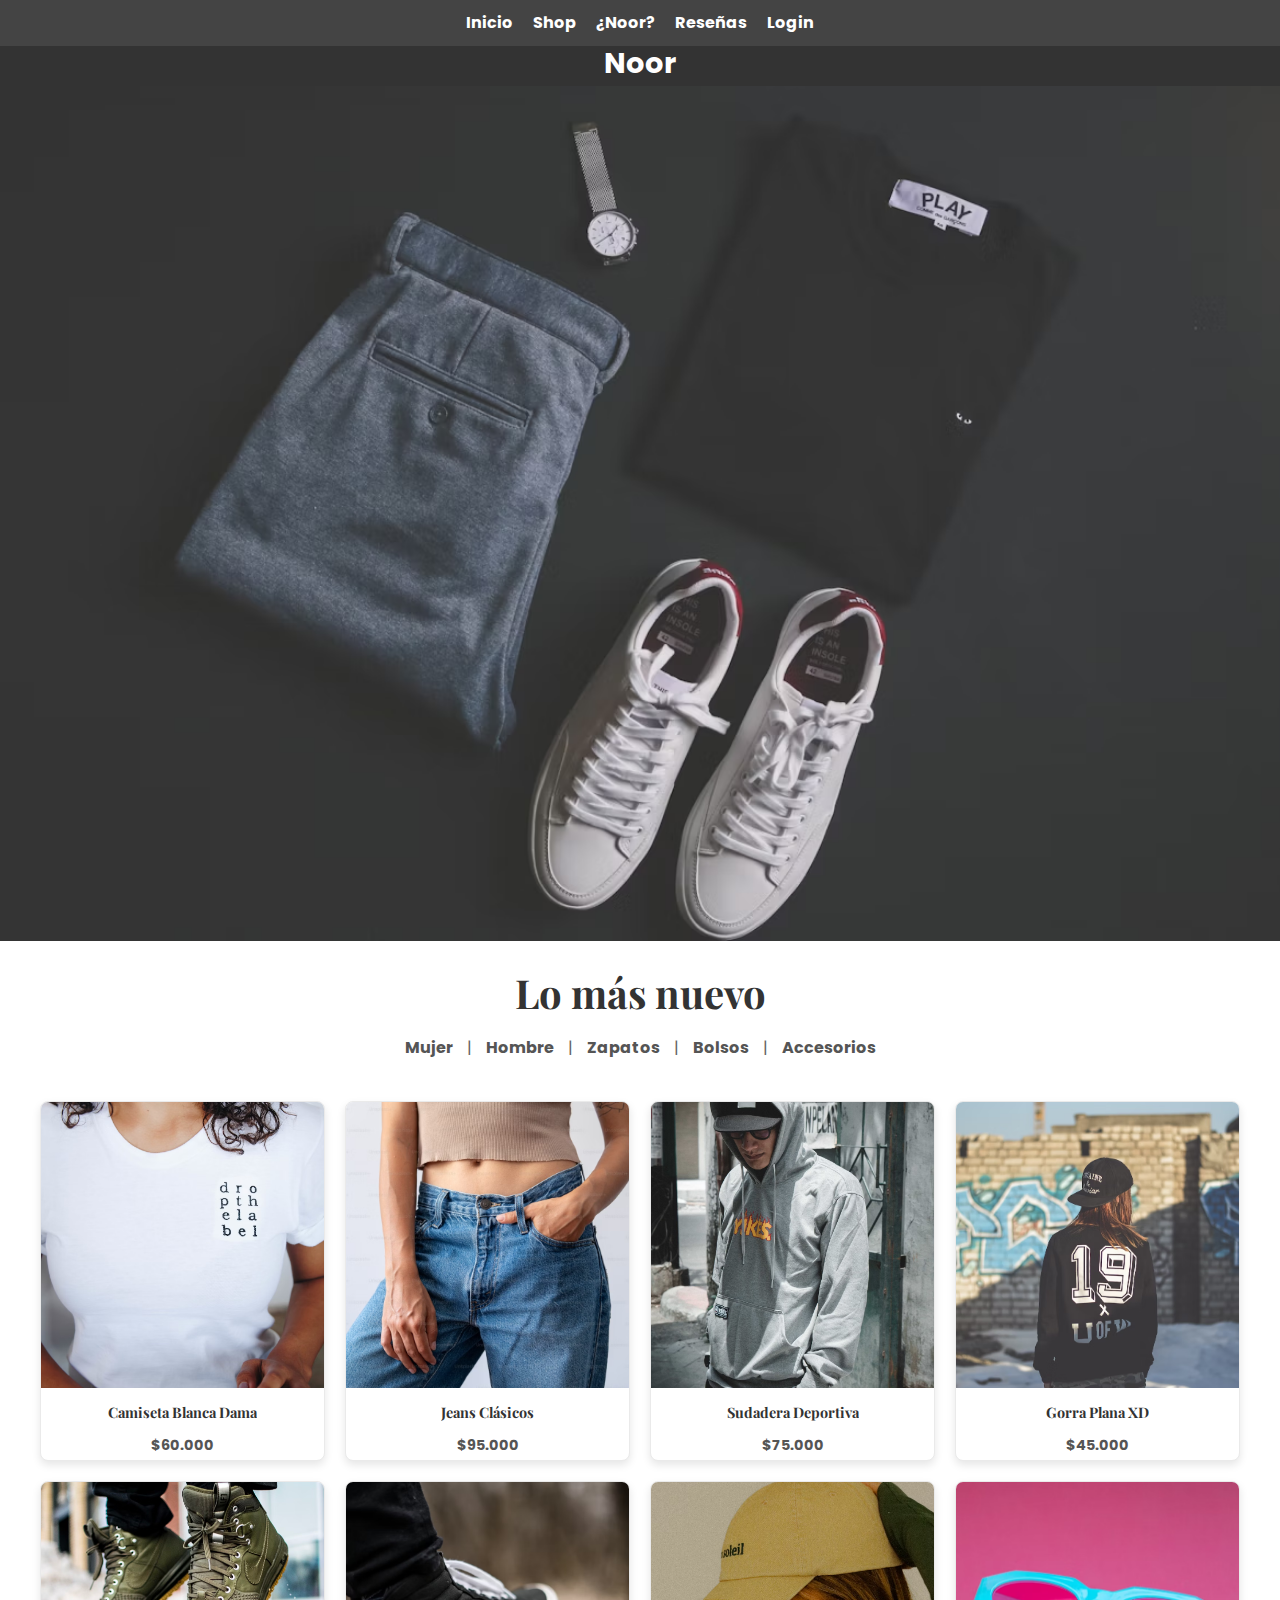
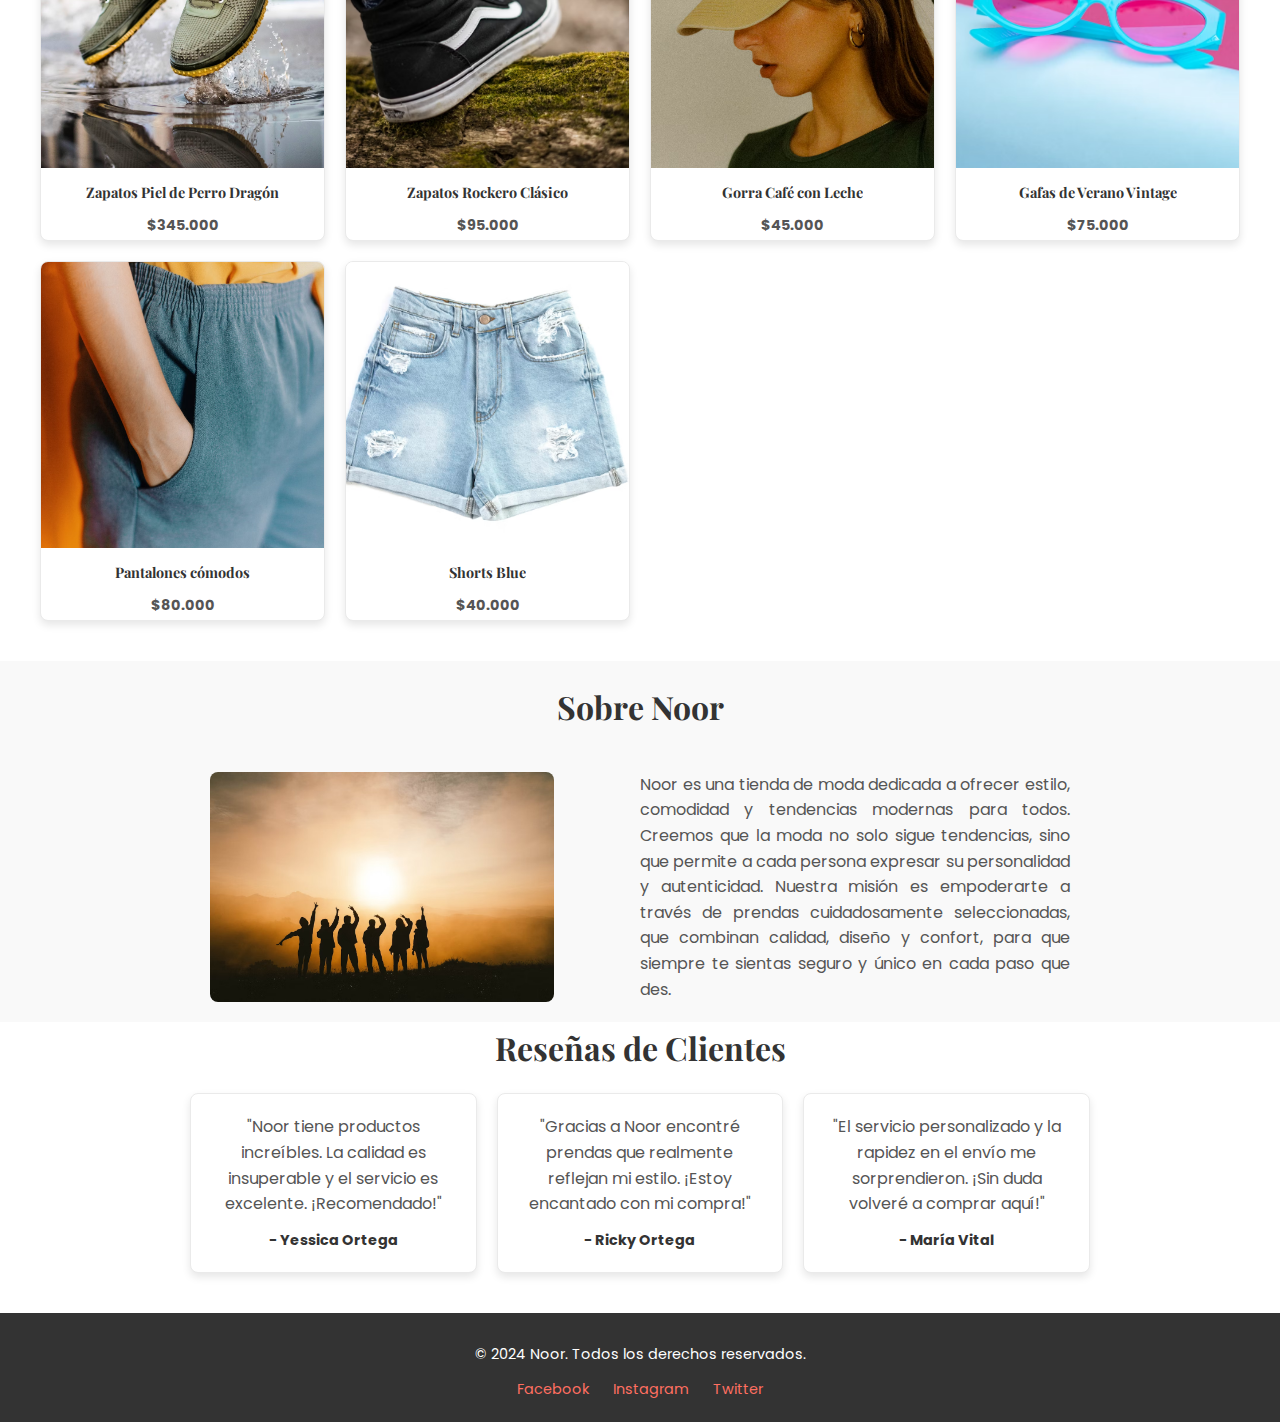
==== commit 8aeae1d3: "Corrección en las reseñas de los lcientes" ====
--- a/index.html
+++ b/index.html
@@ -115,15 +115,15 @@
         <div class="testimonial-grid">
             <div class="testimonial">
                 <p>"Noor tiene productos increíbles. La calidad es insuperable y el servicio es excelente. ¡Recomendado!"</p>
-                <span>- Camila Rodríguez</span>
+                <span>- Yessica Ortega</span>
             </div>
             <div class="testimonial">
                 <p>"Gracias a Noor encontré prendas que realmente reflejan mi estilo. ¡Estoy encantado con mi compra!"</p>
-                <span>- Javier Martínez</span>
+                <span>- Ricky Ortega</span>
             </div>
             <div class="testimonial">
                 <p>"El servicio personalizado y la rapidez en el envío me sorprendieron. ¡Sin duda volveré a comprar aquí!"</p>
-                <span>- Sofía Ramírez</span>
+                <span>- María Vital</span>
             </div>
         </div>
     </section>
--- a/assets/css/main.css
+++ b/assets/css/main.css
@@ -269,6 +269,7 @@
 .testimonials {
     background-color: #ffffff;
     text-align: center;
+    margin-bottom: 40px;
 }
 
 .testimonials h2 {
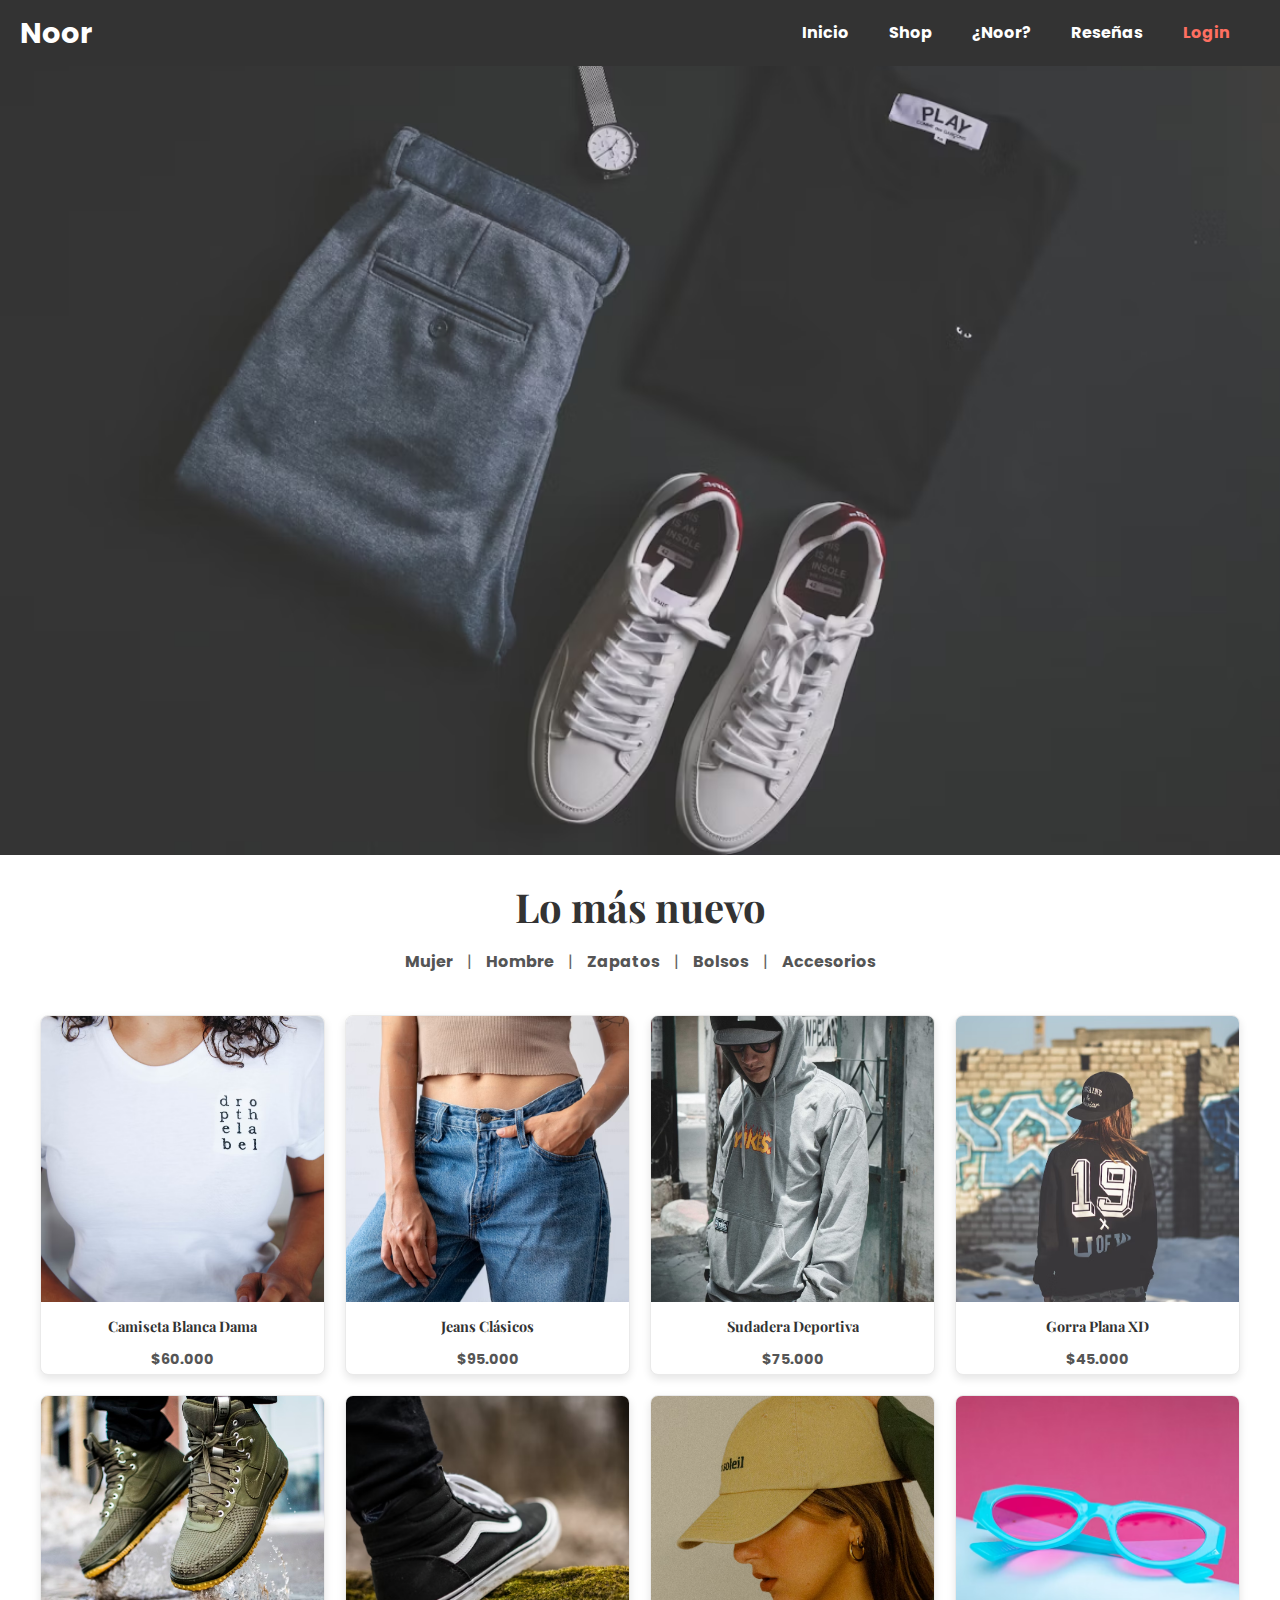
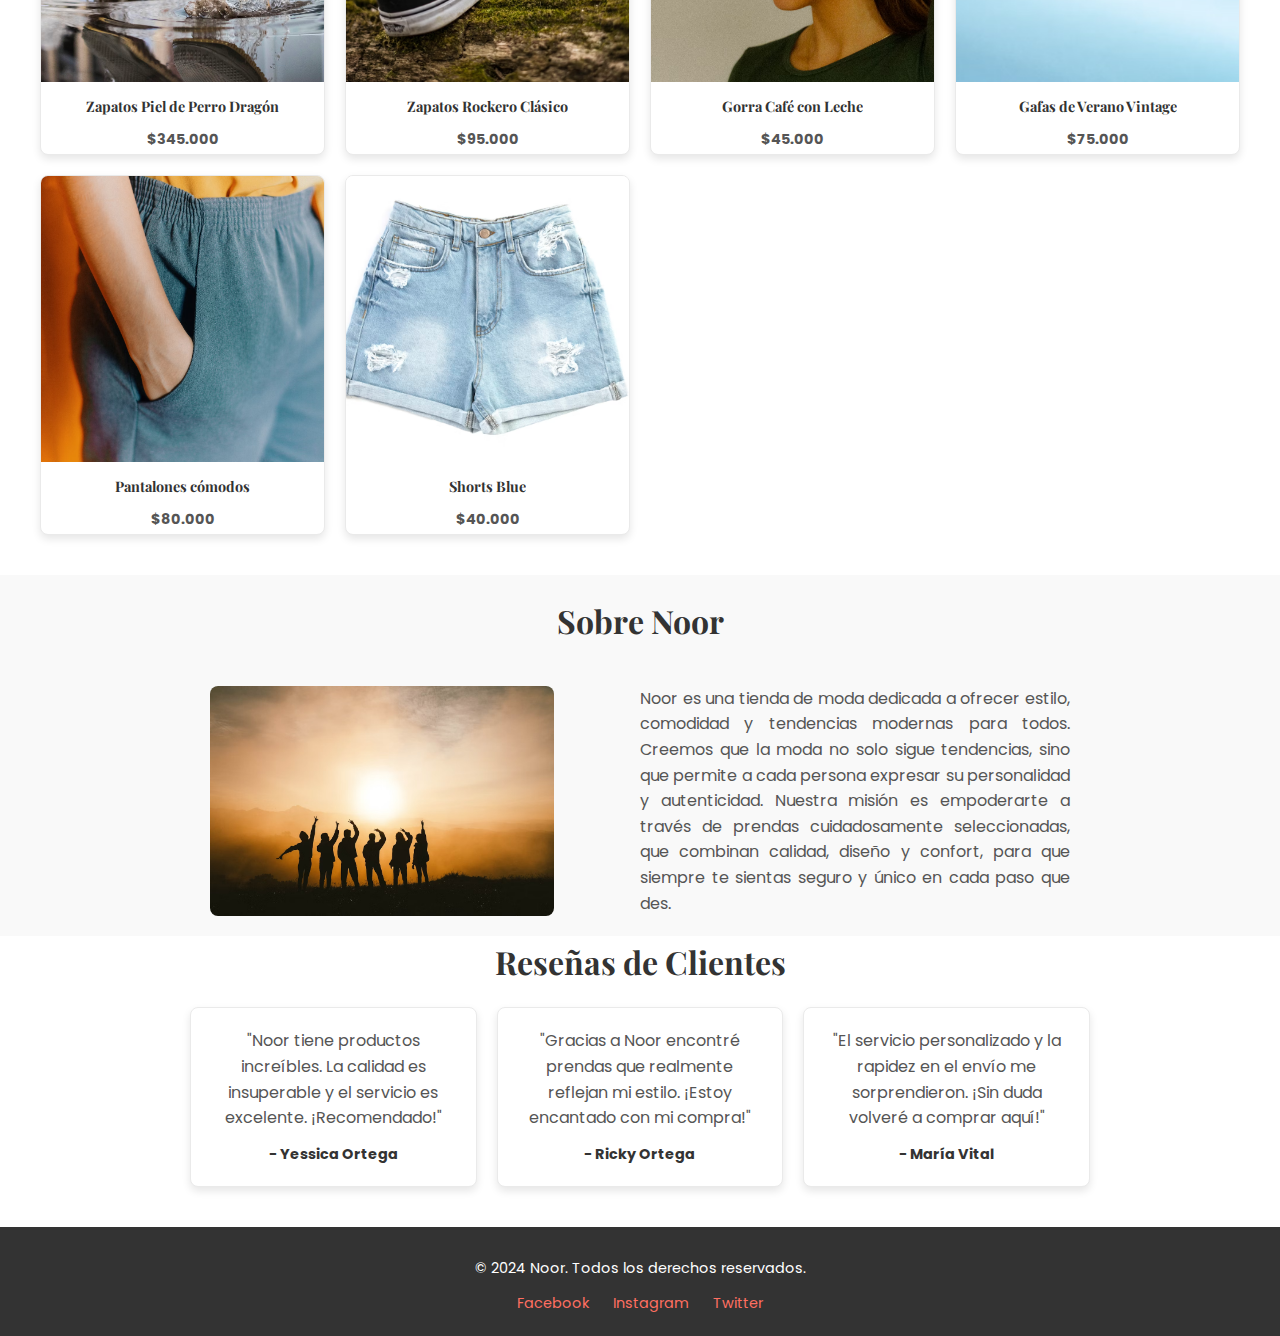
==== commit 160babf6: "Corrección de estilos" ====
--- a/index.html
+++ b/index.html
@@ -17,12 +17,13 @@
             <h1 class="logo">Noor</h1>
         </div>
         <nav class="navbar">
+            <button class="menu-toggle" aria-label="Abrir menú">☰</button>
             <ul class="nav-links">
                 <li><a href="#banner">Inicio</a></li>
                 <li><a href="#new-arrivals">Shop</a></li>
                 <li><a href="#about-us">¿Noor?</a></li>
                 <li><a href="#testimonials">Reseñas</a></li>
-                <li><a href="#login">Login</a></li>
+                <li id="user-info"><a href="login.html">Login</a></li>
             </ul>
         </nav>
     </header>
@@ -139,6 +140,6 @@
             </div>
         </div>
     </footer>
-    
+    <script src="assets/js/main.js"></script>
 </body>
 </html>
--- a/assets/css/main.css
+++ b/assets/css/main.css
@@ -14,49 +14,71 @@
     color: #333;
 }
 
+header {
+    display: flex;
+    align-items: center;
+    justify-content: space-between;
+    background-color: #333;
+    color: white;
+    padding: 10px 20px;
+    position: fixed;
+    top: 0;
+    width: 100%;
+    z-index: 1000;
+}
+
 h1, h2, h3 {
     font-family: 'Playfair Display', serif;
     font-weight: 700;
 }
 
 .logo-container {
-    text-align: center;
-    margin-top: 40px;
-    background-color: #333;
-    color: white;
+    flex: 1;
+    text-align: left;
 }
 
 .logo {
     font-family: 'Poppins', sans-serif;
     font-size: 1.8rem;
     font-weight: bold;
+    color: white;
     margin: 0;
 }
 
 .navbar {
-    position:fixed;
-    top: 0;
-    left: 0;
-    width: 100%;
-    display: flex;
-    z-index: 1000;
-    justify-content: center;
-    background-color: #444;
-    padding: 10px 0;
+    display: flex;
+    align-items: center;
+    flex: 2;
+    justify-content: flex-end;
+}
+
+.menu-toggle {
+    display: none;
+    font-size: 1.5rem;
+    background: none;
+    border: none;
+    color: white;
+    cursor: pointer;
+    z-index: 1001;
 }
 
 .nav-links {
+    display: flex;
     list-style: none;
-    display: flex;
     gap: 20px;
+    align-items: center;
+    margin-right: 20px;
+}
+
+.nav-links li {
+    white-space: nowrap;
 }
 
 .nav-links a {
-    color: #333;
     text-decoration: none;
-    font-family: 'Poppins', sans-serif;
-    font-weight: 600;
-    transition: color 0.3s ease;
+    color: white;
+    font-weight: bold;
+    font-size: 1rem;
 }
 
 .nav-links a:hover {
@@ -69,14 +91,51 @@
 }
 
 .nav-links li a {
-    color: white;
     text-decoration: none;
-    font-weight: bold;
+    color: white;
+    font-weight: bold;
+    padding: 10px;
+    transition: color 0.3s ease;
+}
+
+
+.nav-links li a:hover {
+    color: #ff6f61;
+}
+
+#user-info {
+    display: flex;
+    align-items: center;
+    gap: 10px;
     font-size: 1rem;
-}
-
-.nav-links li a:hover {
-    color: #ddd;
+    color: white;
+    white-space: nowrap;
+    overflow: hidden;
+    text-overflow: ellipsis;
+}
+
+#user-info span {
+    font-weight: bold;
+    overflow: hidden;
+    text-overflow: ellipsis;
+    white-space: nowrap;
+    max-width: 150px;
+}
+
+#user-info a {
+    color: #ff6f61;
+    text-decoration: none;
+    font-weight: bold;
+    transition: color 0.3s ease;
+    white-space: nowrap;
+}
+
+#user-info a:hover {
+    color: white;
+}
+
+#user-info a:hover {
+    color: #fff;
 }
 
 .banner {
--- a/assets/css/responsive.css
+++ b/assets/css/responsive.css
@@ -1,15 +1,53 @@
 @media (max-width: 1200px) {
     .product-grid {
         grid-template-columns: repeat(3, 1fr);
+    }
 }
 
 @media (max-width: 768px) {
+    
+    .nav-links {
+        display: none;
+        flex-direction: column;
+        width: 100%;
+        padding: 10px;
+        background-color: #444;
+        position: absolute;
+        top: 50px;
+        left: 0;
+        box-shadow: 0 4px 6px rgba(0, 0, 0, 0.2);
+    }
+
+    .nav-links.show {
+        display: flex;
+    }
+
+    .menu-toggle {
+        display: block;
+        font-size: 1.5rem;
+        background: none;
+        border: none;
+        color: white;
+        cursor: pointer;
+        z-index: 1001;
+    }
+
+    #user-info {
+        text-align: left;
+        font-size: 0.9rem;
+    }
+
+    #user-info span {
+        display: block;
+    }
+
+    #user-info a {
+        display: block;
+        margin-top: 5px;
+    }
+    
     .product-grid {
         grid-template-columns: repeat(2, 1fr);
-    }
-
-    .banner {
-        height: 300px;
     }
 
     .banner-content h1 {
@@ -23,6 +61,6 @@
 
 @media (max-width: 480px) {
     .product-grid {
-        grid-template-columns: 1fr; /* 1 columna en pantallas muy pequeñas */
+        grid-template-columns: 1fr;
     }
 }